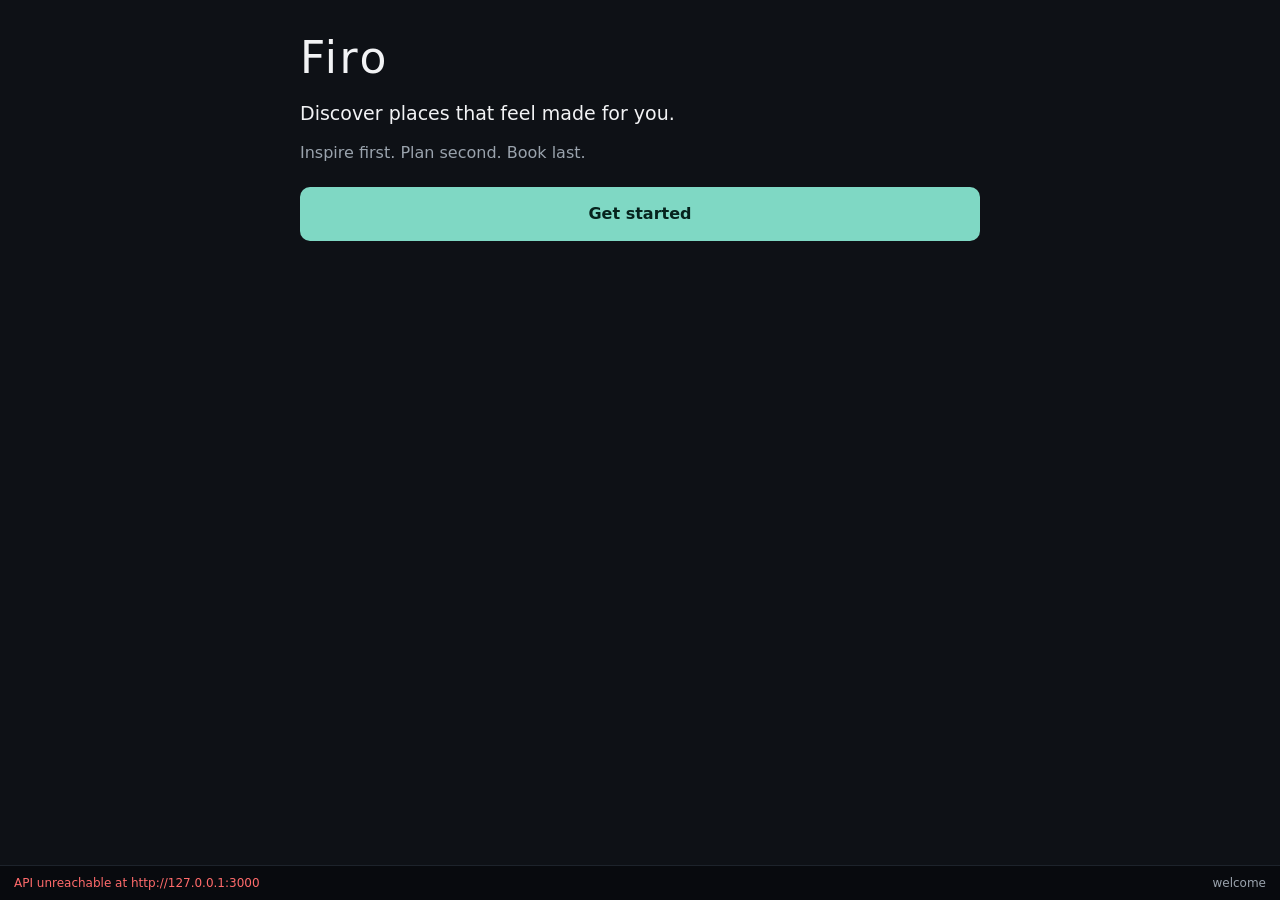
==== web/index.html @ e7e7b4a2 "feat(web): end-to-end client for the onboarding journey A deliberately plain web client that proves " ====
<!doctype html>
<html lang="en">
  <head>
    <meta charset="utf-8" />
    <meta name="viewport" content="width=device-width, initial-scale=1" />
    <title>Firo</title>
    <link
      rel="icon"
      href="data:image/svg+xml,<svg xmlns='http://www.w3.org/2000/svg' viewBox='0 0 16 16'><circle cx='8' cy='8' r='7' fill='%237fd8c4'/></svg>"
    />
    <link rel="stylesheet" href="./styles.css" />
  </head>
  <body>
    <!--
      A deliberately plain end-to-end client.

      The premium visual design is the LAST phase of the project; this exists to
      prove the whole journey works against the real backend:
        sign up -> onboarding taste picker -> seeded Explorer DNA -> personal feed.
      Structure and behaviour are real; the styling is intentionally restrained.
    -->
    <main id="app" class="app">
      <div class="loading">Loading…</div>
    </main>

    <footer class="status-bar">
      <span id="api-status" class="status">connecting…</span>
      <span id="step-label" class="status-right"></span>
    </footer>

    <script src="./api.js"></script>
    <script src="./app.js"></script>
  </body>
</html>
---- web/styles.css ----
/*
 * Restrained on purpose.
 *
 * The premium visual identity is the final phase of the project; this
 * stylesheet only makes the end-to-end flow legible and usable so the
 * behaviour can be judged without the design distracting from it.
 */

:root {
  --bg: #0e1116;
  --surface: #171b22;
  --surface-2: #1f242d;
  --text: #f2f3f5;
  --muted: #9aa3ad;
  --accent: #7fd8c4;
  --danger: #ff6b6b;
  --radius: 14px;
}

* {
  box-sizing: border-box;
}

body {
  margin: 0;
  background: var(--bg);
  color: var(--text);
  font: 16px/1.5 system-ui, -apple-system, 'Segoe UI', sans-serif;
  padding-bottom: 46px;
}

.app {
  max-width: 720px;
  margin: 0 auto;
  padding: 32px 20px;
}

.screen {
  display: flex;
  flex-direction: column;
  gap: 14px;
}

h1,
h2,
h3 {
  margin: 0;
  line-height: 1.2;
}

h2 {
  font-size: 26px;
  font-weight: 600;
}

.wordmark {
  font-size: 44px;
  letter-spacing: 0.06em;
  font-weight: 300;
}

.tagline {
  font-size: 19px;
  margin: 0;
}

.muted {
  color: var(--muted);
  margin: 0;
}

.loading {
  color: var(--muted);
}

/* --- form ---------------------------------------------------------------- */

label {
  font-size: 13px;
  color: var(--muted);
  margin-bottom: -8px;
}

input {
  background: var(--surface);
  border: 1px solid #2a303a;
  color: var(--text);
  padding: 12px 14px;
  border-radius: 10px;
  font-size: 15px;
}

input:focus {
  outline: 2px solid var(--accent);
  outline-offset: 1px;
}

button {
  font: inherit;
  cursor: pointer;
  border-radius: 10px;
  border: 1px solid transparent;
  transition: transform 0.08s ease;
}

button:active {
  transform: scale(0.99);
}

button:disabled {
  opacity: 0.45;
  cursor: not-allowed;
}

.primary {
  background: var(--accent);
  color: #06231d;
  font-weight: 600;
  padding: 14px 18px;
  margin-top: 8px;
}

.secondary {
  background: var(--surface-2);
  color: var(--text);
  border-color: #2a303a;
  padding: 10px 14px;
}

.error {
  background: rgba(255, 107, 107, 0.12);
  border: 1px solid var(--danger);
  color: #ffc9c9;
  padding: 10px 12px;
  border-radius: 10px;
  font-size: 14px;
}

/* --- onboarding ---------------------------------------------------------- */

.progress {
  color: var(--muted);
  font-size: 13px;
  letter-spacing: 0.08em;
  text-transform: uppercase;
}

.options {
  display: grid;
  grid-template-columns: repeat(auto-fit, minmax(150px, 1fr));
  gap: 12px;
}

.option {
  display: flex;
  flex-direction: column;
  gap: 10px;
  align-items: flex-start;
  background: var(--surface);
  border: 2px solid #262c36;
  color: var(--text);
  padding: 12px;
  text-align: left;
}

.option.selected {
  border-color: var(--accent);
  background: var(--surface-2);
}

.option .swatch {
  width: 100%;
  height: 74px;
  border-radius: 8px;
}

.option-label {
  font-size: 15px;
  font-weight: 500;
}

/* --- profile ------------------------------------------------------------- */

.completeness {
  font-size: 15px;
  color: var(--accent);
  font-weight: 600;
}

.tastes {
  display: flex;
  flex-direction: column;
  gap: 8px;
}

.taste {
  display: grid;
  grid-template-columns: 110px 1fr 44px;
  align-items: center;
  gap: 10px;
  font-size: 14px;
}

.taste-name {
  color: var(--muted);
}

.bar {
  background: var(--surface-2);
  height: 8px;
  border-radius: 4px;
  overflow: hidden;
}

.bar-fill {
  display: block;
  height: 100%;
  background: var(--accent);
}

.taste-score {
  color: var(--muted);
  text-align: right;
  font-variant-numeric: tabular-nums;
}

/* --- feed ---------------------------------------------------------------- */

.feed {
  display: flex;
  flex-direction: column;
  gap: 14px;
}

.card {
  background: var(--surface);
  border-radius: var(--radius);
  overflow: hidden;
  border: 1px solid #232932;
}

.card-media {
  height: 150px;
  position: relative;
}

.badge {
  position: absolute;
  top: 10px;
  left: 10px;
  background: rgba(0, 0, 0, 0.55);
  color: #fff;
  font-size: 12px;
  padding: 4px 9px;
  border-radius: 999px;
}

.card-body {
  padding: 14px;
  display: flex;
  flex-direction: column;
  gap: 8px;
  align-items: flex-start;
}

.reason {
  color: var(--accent);
  font-size: 14px;
  margin: 0;
}

.tags {
  color: var(--muted);
  font-size: 12px;
  letter-spacing: 0.04em;
}

/* --- status bar ---------------------------------------------------------- */

.status-bar {
  position: fixed;
  bottom: 0;
  left: 0;
  right: 0;
  display: flex;
  justify-content: space-between;
  background: #080a0e;
  border-top: 1px solid #1d232b;
  padding: 8px 14px;
  font-size: 12px;
  color: var(--muted);
}

.status.ok {
  color: var(--accent);
}

.status.bad {
  color: var(--danger);
}
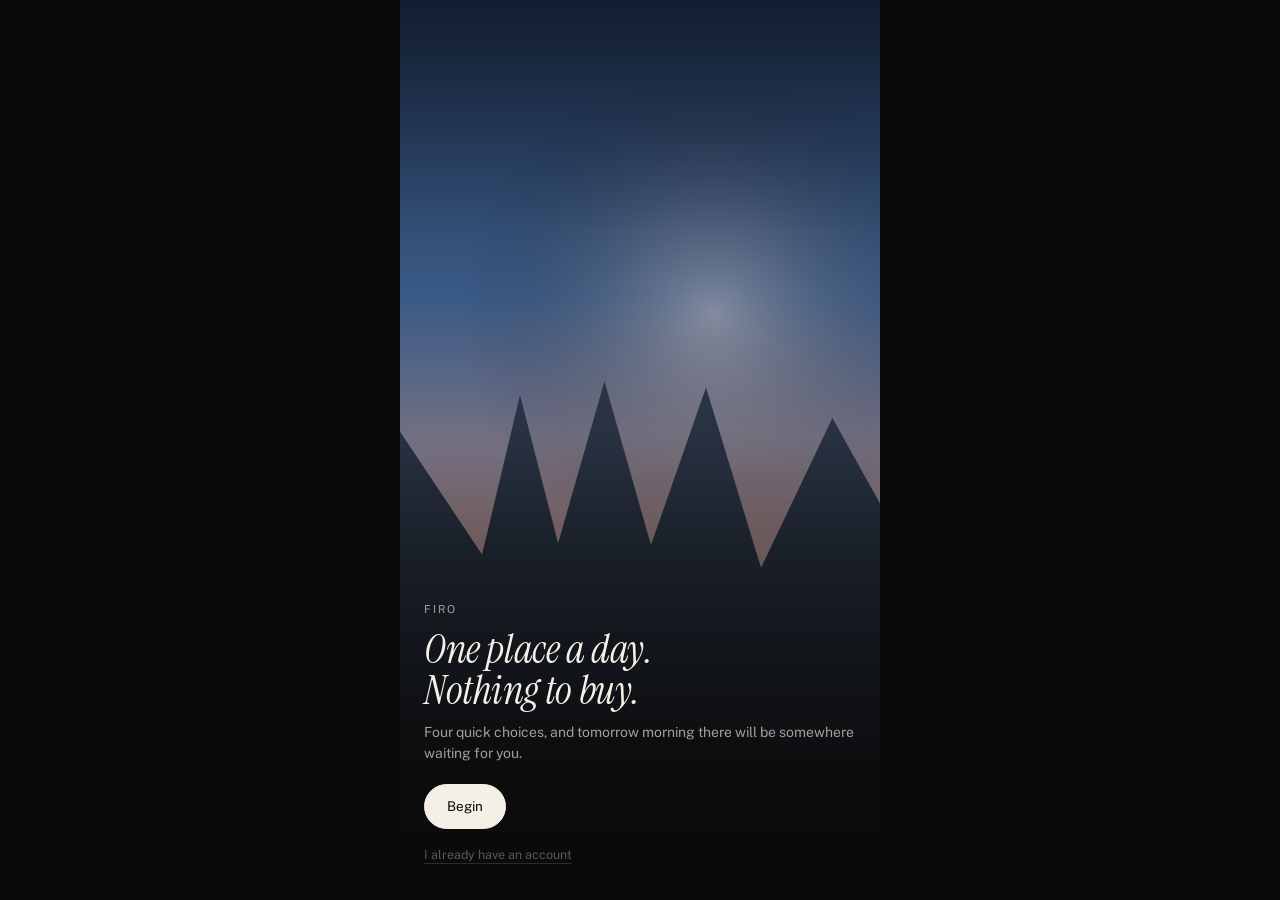
==== commit f19be0a6: "Rebuild the web client as One Place a Day Replaces the feed-style prototype with the calm daily ritu" ====
--- a/web/index.html
+++ b/web/index.html
@@ -2,33 +2,26 @@
 <html lang="en">
   <head>
     <meta charset="utf-8" />
-    <meta name="viewport" content="width=device-width, initial-scale=1" />
+    <meta name="viewport" content="width=device-width, initial-scale=1, viewport-fit=cover" />
+    <meta name="theme-color" content="#0b0a09" />
+    <link rel="icon" href="data:image/svg+xml,%3Csvg xmlns=%22http://www.w3.org/2000/svg%22 viewBox=%220 0 32 32%22%3E%3Ccircle cx=%2216%22 cy=%2216%22 r=%2215%22 fill=%22%230b0a09%22/%3E%3Ccircle cx=%2216%22 cy=%2216%22 r=%225%22 fill=%22%23f4efe7%22/%3E%3C/svg%3E" />
+    <meta name="description" content="One place a day. Nothing to buy." />
     <title>Firo</title>
+    <link rel="preconnect" href="https://fonts.googleapis.com" />
+    <link rel="preconnect" href="https://fonts.gstatic.com" crossorigin />
     <link
-      rel="icon"
-      href="data:image/svg+xml,<svg xmlns='http://www.w3.org/2000/svg' viewBox='0 0 16 16'><circle cx='8' cy='8' r='7' fill='%237fd8c4'/></svg>"
+      rel="stylesheet"
+      href="https://fonts.googleapis.com/css2?family=Instrument+Serif:ital@0;1&family=Public+Sans:wght@300;400;500&display=swap"
     />
-    <link rel="stylesheet" href="./styles.css" />
+    <link rel="stylesheet" href="styles.css" />
   </head>
-  <body>
-    <!--
-      A deliberately plain end-to-end client.
+  <body data-tod="morning">
+    <!-- One screen at a time, rendered by app.js. -->
+    <main id="app" class="app" aria-live="polite"></main>
 
-      The premium visual design is the LAST phase of the project; this exists to
-      prove the whole journey works against the real backend:
-        sign up -> onboarding taste picker -> seeded Explorer DNA -> personal feed.
-      Structure and behaviour are real; the styling is intentionally restrained.
-    -->
-    <main id="app" class="app">
-      <div class="loading">Loading…</div>
-    </main>
-
-    <footer class="status-bar">
-      <span id="api-status" class="status">connecting…</span>
-      <span id="step-label" class="status-right"></span>
-    </footer>
-
-    <script src="./api.js"></script>
-    <script src="./app.js"></script>
+    <script src="world-land.js"></script>
+    <script src="landscape.js"></script>
+    <script src="api.js"></script>
+    <script src="app.js"></script>
   </body>
 </html>
--- a/web/styles.css
+++ b/web/styles.css
@@ -1,300 +1,851 @@
 /*
- * Restrained on purpose.
+ * Firo — one place a day.
  *
- * The premium visual identity is the final phase of the project; this
- * stylesheet only makes the end-to-end flow legible and usable so the
- * behaviour can be judged without the design distracting from it.
+ * A quiet, warm-dark room. The photograph is the colour; the interface is
+ * paper-white type on near-black, and nothing competes with the place.
+ *
+ * The app softens with the hour: body[data-tod] is set from the user's local
+ * time, and evening/night retune every token cooler and dimmer.
  */
 
 :root {
-  --bg: #0e1116;
-  --surface: #171b22;
-  --surface-2: #1f242d;
-  --text: #f2f3f5;
-  --muted: #9aa3ad;
-  --accent: #7fd8c4;
-  --danger: #ff6b6b;
-  --radius: 14px;
+  color-scheme: dark;
+  --ground: #0b0a09;
+  --paper: #f4efe7;
+  --dim: rgba(244, 239, 231, 0.64);
+  --faint: rgba(244, 239, 231, 0.34);
+  --hair: rgba(244, 239, 231, 0.14);
+  --veil-end: rgba(11, 10, 9, 0.94);
+  --scene-filter: none;
+  --serif: 'Instrument Serif', 'Iowan Old Style', 'Palatino Linotype', Georgia, serif;
+  --sans: 'Public Sans', system-ui, -apple-system, 'Segoe UI', sans-serif;
+  --slow: 0.9s;
+}
+
+body[data-tod='evening'],
+body[data-tod='night'] {
+  --ground: #06070b;
+  --paper: #e9e6ef;
+  --dim: rgba(233, 230, 239, 0.6);
+  --faint: rgba(233, 230, 239, 0.3);
+  --hair: rgba(233, 230, 239, 0.12);
+  --veil-end: rgba(6, 7, 11, 0.96);
+  --scene-filter: brightness(0.74) saturate(0.82);
 }
 
 * {
   box-sizing: border-box;
 }
 
+html,
+body {
+  height: 100%;
+}
+
 body {
   margin: 0;
-  background: var(--bg);
-  color: var(--text);
-  font: 16px/1.5 system-ui, -apple-system, 'Segoe UI', sans-serif;
-  padding-bottom: 46px;
-}
-
+  background: var(--ground);
+  color: var(--paper);
+  font: 15px/1.55 var(--sans);
+  -webkit-font-smoothing: antialiased;
+  transition: background var(--slow) ease;
+}
+
+button {
+  font: inherit;
+  color: inherit;
+  background: none;
+  border: 0;
+  padding: 0;
+  cursor: pointer;
+}
+
+button:focus-visible,
+a:focus-visible,
+input:focus-visible {
+  outline: 1.5px solid var(--paper);
+  outline-offset: 3px;
+}
+
+h1,
+h2,
+p {
+  margin: 0;
+}
+
+/* A phone-width column: the app is a phone app, even in a desktop browser. */
 .app {
-  max-width: 720px;
+  position: relative;
+  height: 100%;
+  max-width: 480px;
   margin: 0 auto;
-  padding: 32px 20px;
+  overflow: hidden;
 }
 
 .screen {
+  position: absolute;
+  inset: 0;
   display: flex;
   flex-direction: column;
+  animation: screen-in 0.6s ease both;
+}
+
+@keyframes screen-in {
+  from {
+    opacity: 0;
+  }
+}
+
+/* ---- type ------------------------------------------------------------------ */
+
+.display {
+  font: italic 400 34px/1.04 var(--serif);
+  letter-spacing: -0.01em;
+  text-wrap: balance;
+}
+
+.display.lg {
+  font-size: 40px;
+}
+
+.display.sm {
+  font-size: 26px;
+}
+
+.kicker {
+  font-size: 11px;
+  letter-spacing: 0.18em;
+  text-transform: uppercase;
+  color: var(--dim);
+}
+
+.quiet {
+  color: var(--dim);
+  font-size: 14px;
+  line-height: 1.5;
+}
+
+.whisper {
+  font: italic 400 14px/1.35 var(--serif);
+  color: var(--faint);
+}
+
+/* ---- scene: photograph or drawn landscape ---------------------------------- */
+
+.scene {
+  position: absolute;
+  inset: 0;
+  overflow: hidden;
+  filter: var(--scene-filter);
+  transition: filter var(--slow) ease;
+}
+
+.scene > svg,
+.scene > img {
+  position: absolute;
+  inset: 0;
+  width: 100%;
+  height: 100%;
+  object-fit: cover;
+  display: block;
+}
+
+.scene > img {
+  animation: image-in 1.2s ease both;
+}
+
+@keyframes image-in {
+  from {
+    opacity: 0;
+  }
+}
+
+.scene.reveal {
+  animation: reveal 2.2s cubic-bezier(0.2, 0.7, 0.2, 1) both;
+}
+
+@keyframes reveal {
+  from {
+    opacity: 0;
+    transform: scale(1.05);
+  }
+}
+
+.veil {
+  position: absolute;
+  inset: 0;
+  background: linear-gradient(
+    180deg,
+    rgba(0, 0, 0, 0.3) 0%,
+    transparent 26%,
+    transparent 48%,
+    var(--veil-end) 100%
+  );
+  pointer-events: none;
+}
+
+/* ---- bars ------------------------------------------------------------------ */
+
+.topbar {
+  position: relative;
+  z-index: 2;
+  display: flex;
+  justify-content: space-between;
+  align-items: center;
+  padding: calc(env(safe-area-inset-top, 0px) + 18px) 22px 0;
+  font-size: 11px;
+  letter-spacing: 0.14em;
+  text-transform: uppercase;
+  color: var(--faint);
+}
+
+.nav {
+  position: relative;
+  z-index: 2;
+  display: flex;
+  justify-content: center;
+  gap: 28px;
+  padding: 14px 22px calc(env(safe-area-inset-bottom, 0px) + 18px);
+}
+
+.nav button {
+  font: italic 400 16px/1 var(--serif);
+  color: var(--faint);
+  padding: 6px 2px;
+  transition: color 0.3s ease;
+}
+
+.nav button[aria-current='page'] {
+  color: var(--paper);
+}
+
+.back {
+  font: italic 400 16px/1 var(--serif);
+  color: var(--dim);
+  padding: 6px 0;
+}
+
+/* ---- open / arrive --------------------------------------------------------- */
+
+.bottom-copy {
+  position: relative;
+  z-index: 2;
+  margin-top: auto;
+  padding: 0 24px calc(env(safe-area-inset-bottom, 0px) + 30px);
+  display: grid;
+  gap: 10px;
+}
+
+.linkish {
+  font-size: 12.5px;
+  color: var(--faint);
+  text-decoration: underline;
+  text-decoration-color: var(--hair);
+  text-underline-offset: 4px;
+  justify-self: start;
+  padding: 6px 0;
+}
+
+.centered {
+  margin: auto 0;
+  padding: 24px 32px;
+  display: grid;
+  justify-items: center;
+  text-align: center;
+  gap: 16px;
+}
+
+.breathe {
+  width: 10px;
+  height: 10px;
+  border-radius: 50%;
+  background: var(--paper);
+  margin-top: 28px;
+  opacity: 0.7;
+}
+
+.tap-area {
+  position: absolute;
+  inset: 0;
+  z-index: 3;
+  width: 100%;
+  height: 100%;
+}
+
+/* ---- onboarding ------------------------------------------------------------ */
+
+.ob {
+  padding: calc(env(safe-area-inset-top, 0px) + 26px) 18px calc(env(safe-area-inset-bottom, 0px) + 20px);
   gap: 14px;
 }
 
-h1,
-h2,
-h3 {
-  margin: 0;
-  line-height: 1.2;
-}
-
-h2 {
-  font-size: 26px;
-  font-weight: 600;
-}
-
-.wordmark {
-  font-size: 44px;
-  letter-spacing: 0.06em;
-  font-weight: 300;
-}
-
-.tagline {
-  font-size: 19px;
-  margin: 0;
-}
-
-.muted {
-  color: var(--muted);
-  margin: 0;
-}
-
-.loading {
-  color: var(--muted);
-}
-
-/* --- form ---------------------------------------------------------------- */
-
-label {
-  font-size: 13px;
-  color: var(--muted);
-  margin-bottom: -8px;
-}
-
-input {
-  background: var(--surface);
-  border: 1px solid #2a303a;
-  color: var(--text);
-  padding: 12px 14px;
-  border-radius: 10px;
-  font-size: 15px;
-}
-
-input:focus {
-  outline: 2px solid var(--accent);
-  outline-offset: 1px;
-}
-
-button {
-  font: inherit;
-  cursor: pointer;
-  border-radius: 10px;
-  border: 1px solid transparent;
-  transition: transform 0.08s ease;
-}
-
-button:active {
-  transform: scale(0.99);
-}
-
-button:disabled {
-  opacity: 0.45;
-  cursor: not-allowed;
+.ob-head {
+  display: grid;
+  gap: 6px;
+  padding-inline: 4px;
+}
+
+.ob-head .display {
+  font-size: 28px;
+}
+
+.choices {
+  flex: 1;
+  min-height: 0;
+  display: grid;
+  gap: 10px;
+}
+
+.choices.n2 {
+  grid-template-rows: 1fr 1fr;
+}
+
+.choices.n4 {
+  grid-template-columns: 1fr 1fr;
+  grid-template-rows: 1fr 1fr;
+}
+
+.choices.n6 {
+  grid-template-columns: 1fr 1fr;
+  grid-template-rows: repeat(3, 1fr);
+}
+
+.choice {
+  position: relative;
+  overflow: hidden;
+  border-radius: 20px;
+  min-height: 0;
+  text-align: left;
+  transition: transform 0.4s ease, opacity 0.4s ease;
+}
+
+.choice .scene {
+  filter: none;
+}
+
+.choice .cap {
+  position: absolute;
+  left: 14px;
+  right: 14px;
+  bottom: 12px;
+  font: italic 400 19px/1.1 var(--serif);
+  color: #f4efe7;
+  text-shadow: 0 1px 12px rgba(0, 0, 0, 0.55);
+}
+
+.choices.n6 .choice .cap,
+.choices.n4 .choice .cap {
+  font-size: 16px;
+}
+
+.choice .shade {
+  position: absolute;
+  inset: 0;
+  background: linear-gradient(180deg, transparent 45%, rgba(0, 0, 0, 0.55));
+}
+
+.choice[aria-pressed='true'] {
+  outline: 1.5px solid var(--paper);
+  outline-offset: 3px;
+}
+
+.choice[aria-pressed='true']::after {
+  content: '';
+  position: absolute;
+  top: 12px;
+  right: 12px;
+  width: 18px;
+  height: 18px;
+  border-radius: 50%;
+  background: #f4efe7;
+  box-shadow: 0 0 0 4px rgba(0, 0, 0, 0.25);
+}
+
+.choices.has-pick .choice[aria-pressed='false'] {
+  opacity: 0.55;
+}
+
+.ob-foot {
+  display: flex;
+  justify-content: space-between;
+  align-items: center;
+  gap: 12px;
+  padding-inline: 4px;
+  min-height: 44px;
+  font-size: 12px;
+  color: var(--faint);
 }
 
 .primary {
-  background: var(--accent);
-  color: #06231d;
-  font-weight: 600;
-  padding: 14px 18px;
-  margin-top: 8px;
-}
-
-.secondary {
-  background: var(--surface-2);
-  color: var(--text);
-  border-color: #2a303a;
-  padding: 10px 14px;
-}
-
-.error {
-  background: rgba(255, 107, 107, 0.12);
-  border: 1px solid var(--danger);
-  color: #ffc9c9;
-  padding: 10px 12px;
-  border-radius: 10px;
-  font-size: 14px;
-}
-
-/* --- onboarding ---------------------------------------------------------- */
-
-.progress {
-  color: var(--muted);
-  font-size: 13px;
-  letter-spacing: 0.08em;
-  text-transform: uppercase;
-}
-
+  border: 1px solid var(--paper);
+  border-radius: 999px;
+  padding: 11px 22px;
+  font-size: 13.5px;
+  color: var(--paper);
+  transition: background 0.3s ease, color 0.3s ease;
+}
+
+.primary.solid {
+  background: var(--paper);
+  color: var(--ground);
+}
+
+.primary:disabled {
+  opacity: 0.3;
+  cursor: default;
+}
+
+/* forming */
+.words {
+  display: grid;
+  gap: 4px;
+  justify-items: center;
+}
+
+.words span {
+  font: italic 400 38px/1.08 var(--serif);
+}
+
+.words span:nth-child(2) {
+  opacity: 0.82;
+}
+
+.words span:nth-child(3) {
+  opacity: 0.64;
+}
+
+.words span:nth-child(4) {
+  opacity: 0.46;
+  font-size: 28px;
+}
+
+/* when */
 .options {
   display: grid;
-  grid-template-columns: repeat(auto-fit, minmax(150px, 1fr));
-  gap: 12px;
+  gap: 10px;
+  width: 100%;
 }
 
 .option {
   display: flex;
-  flex-direction: column;
+  justify-content: space-between;
+  align-items: center;
+  border: 1px solid var(--hair);
+  border-radius: 16px;
+  padding: 16px 18px;
+  font-size: 14.5px;
+  text-align: left;
+  transition: border-color 0.3s ease;
+}
+
+.option span:last-child {
+  font-size: 12px;
+  color: var(--faint);
+}
+
+.option:hover,
+.option[aria-pressed='true'] {
+  border-color: var(--paper);
+}
+
+/* forms (keep / sign in) */
+.form {
+  display: grid;
+  gap: 12px;
+  width: 100%;
+}
+
+.field {
+  display: grid;
+  gap: 6px;
+}
+
+.field label {
+  font-size: 11px;
+  letter-spacing: 0.14em;
+  text-transform: uppercase;
+  color: var(--faint);
+}
+
+.field input {
+  width: 100%;
+  background: transparent;
+  border: 0;
+  border-bottom: 1px solid var(--hair);
+  color: var(--paper);
+  font: 400 17px/1.4 var(--sans);
+  padding: 8px 0 10px;
+  border-radius: 0;
+}
+
+.field input:focus {
+  outline: none;
+  border-bottom-color: var(--paper);
+}
+
+.error {
+  font-size: 13px;
+  color: #f0b4a8;
+  min-height: 1.2em;
+}
+
+/* ---- today ------------------------------------------------------------------ */
+
+.today-copy {
+  position: relative;
+  z-index: 2;
+  margin-top: auto;
+  padding: 0 24px 6px;
+  display: grid;
+  gap: 9px;
+  text-align: left;
+}
+
+.today-copy .quiet {
+  max-width: 28ch;
+}
+
+.keep {
+  position: absolute;
+  z-index: 3;
+  right: 20px;
+  top: 44%;
+  width: 46px;
+  height: 46px;
+  border-radius: 50%;
+  border: 1px solid var(--dim);
+  display: grid;
+  place-items: center;
+  transition: border-color 0.4s ease;
+}
+
+.keep::before {
+  content: '';
+  width: 12px;
+  height: 12px;
+  border-radius: 50%;
+  border: 1px solid var(--dim);
+  transition: background 0.4s ease, border-color 0.4s ease, transform 0.4s ease;
+}
+
+.keep[aria-pressed='true'] {
+  border-color: var(--paper);
+}
+
+.keep[aria-pressed='true']::before {
+  background: var(--paper);
+  border-color: var(--paper);
+  transform: scale(1.15);
+}
+
+.keep-label {
+  position: absolute;
+  z-index: 3;
+  right: 20px;
+  top: calc(44% + 54px);
+  width: 46px;
+  text-align: center;
+  font-size: 10.5px;
+  color: var(--faint);
+  letter-spacing: 0.06em;
+}
+
+.more {
+  justify-self: start;
+  font: italic 400 14px/1 var(--serif);
+  color: var(--faint);
+  padding: 4px 0;
+}
+
+/* ---- linger ---------------------------------------------------------------- */
+
+.linger-pic {
+  position: relative;
+  flex: 0 0 42%;
+}
+
+.linger-pic::after {
+  content: '';
+  position: absolute;
+  inset: auto 0 0 0;
+  height: 45%;
+  background: linear-gradient(180deg, transparent, var(--ground));
+}
+
+.linger-pic .topbar {
+  position: absolute;
+  inset: 0 0 auto 0;
+}
+
+.linger-body {
+  flex: 1;
+  overflow-y: auto;
+  padding: 0 24px calc(env(safe-area-inset-bottom, 0px) + 28px);
+  display: grid;
+  align-content: start;
+  gap: 16px;
+}
+
+.story {
+  font-size: 15px;
+  line-height: 1.65;
+  color: var(--dim);
+  max-width: 34em;
+}
+
+.facts {
+  display: grid;
   gap: 10px;
-  align-items: flex-start;
-  background: var(--surface);
-  border: 2px solid #262c36;
-  color: var(--text);
-  padding: 12px;
-  text-align: left;
-}
-
-.option.selected {
-  border-color: var(--accent);
-  background: var(--surface-2);
-}
-
-.option .swatch {
-  width: 100%;
-  height: 74px;
-  border-radius: 8px;
-}
-
-.option-label {
-  font-size: 15px;
-  font-weight: 500;
-}
-
-/* --- profile ------------------------------------------------------------- */
-
-.completeness {
-  font-size: 15px;
-  color: var(--accent);
-  font-weight: 600;
-}
-
-.tastes {
-  display: flex;
-  flex-direction: column;
-  gap: 8px;
-}
-
-.taste {
-  display: grid;
-  grid-template-columns: 110px 1fr 44px;
-  align-items: center;
-  gap: 10px;
-  font-size: 14px;
-}
-
-.taste-name {
-  color: var(--muted);
-}
-
-.bar {
-  background: var(--surface-2);
-  height: 8px;
-  border-radius: 4px;
-  overflow: hidden;
-}
-
-.bar-fill {
-  display: block;
-  height: 100%;
-  background: var(--accent);
-}
-
-.taste-score {
-  color: var(--muted);
-  text-align: right;
-  font-variant-numeric: tabular-nums;
-}
-
-/* --- feed ---------------------------------------------------------------- */
-
-.feed {
-  display: flex;
-  flex-direction: column;
-  gap: 14px;
-}
-
-.card {
-  background: var(--surface);
-  border-radius: var(--radius);
-  overflow: hidden;
-  border: 1px solid #232932;
-}
-
-.card-media {
-  height: 150px;
-  position: relative;
-}
-
-.badge {
-  position: absolute;
-  top: 10px;
-  left: 10px;
-  background: rgba(0, 0, 0, 0.55);
-  color: #fff;
-  font-size: 12px;
-  padding: 4px 9px;
-  border-radius: 999px;
-}
-
-.card-body {
-  padding: 14px;
-  display: flex;
-  flex-direction: column;
-  gap: 8px;
-  align-items: flex-start;
-}
-
-.reason {
-  color: var(--accent);
-  font-size: 14px;
-  margin: 0;
-}
-
-.tags {
-  color: var(--muted);
-  font-size: 12px;
-  letter-spacing: 0.04em;
-}
-
-/* --- status bar ---------------------------------------------------------- */
-
-.status-bar {
-  position: fixed;
-  bottom: 0;
-  left: 0;
-  right: 0;
+  border-top: 1px solid var(--hair);
+  padding-top: 14px;
+}
+
+.fact {
   display: flex;
   justify-content: space-between;
-  background: #080a0e;
-  border-top: 1px solid #1d232b;
-  padding: 8px 14px;
-  font-size: 12px;
-  color: var(--muted);
-}
-
-.status.ok {
-  color: var(--accent);
-}
-
-.status.bad {
-  color: var(--danger);
-}
+  gap: 16px;
+  font-size: 13px;
+}
+
+.fact span:first-child {
+  color: var(--faint);
+  flex: 0 0 auto;
+}
+
+.fact span:last-child {
+  text-align: right;
+}
+
+/* ---- days ------------------------------------------------------------------ */
+
+.page {
+  padding: calc(env(safe-area-inset-top, 0px) + 26px) 22px 0;
+  gap: 18px;
+  overflow-y: auto;
+}
+
+.page-head {
+  display: grid;
+  gap: 6px;
+}
+
+.month-nav {
+  display: flex;
+  justify-content: space-between;
+  align-items: center;
+  font: italic 400 15px/1 var(--serif);
+  color: var(--faint);
+}
+
+.month-nav button {
+  color: var(--faint);
+  padding: 6px 0;
+}
+
+.month-nav button:disabled {
+  opacity: 0;
+}
+
+.quilt {
+  display: grid;
+  grid-template-columns: repeat(7, 1fr);
+  gap: 6px;
+}
+
+.quilt .cell {
+  aspect-ratio: 1;
+  border-radius: 6px;
+  overflow: hidden;
+  position: relative;
+  background: rgba(244, 239, 231, 0.05);
+}
+
+.quilt .cell.pad {
+  background: transparent;
+}
+
+.quilt .cell.future {
+  background: transparent;
+  border: 1px dashed var(--hair);
+}
+
+.quilt .cell.missed {
+  background: transparent;
+  border: 1px dashed var(--hair);
+}
+
+.quilt .cell .scene {
+  filter: none;
+}
+
+.quilt .cell.today-cell {
+  outline: 1px solid var(--paper);
+  outline-offset: 2px;
+}
+
+.quilt .cell.kept::after {
+  content: '';
+  position: absolute;
+  right: 4px;
+  bottom: 4px;
+  width: 5px;
+  height: 5px;
+  border-radius: 50%;
+  background: #f4efe7;
+  box-shadow: 0 0 0 2px rgba(0, 0, 0, 0.3);
+}
+
+.weekdays {
+  display: grid;
+  grid-template-columns: repeat(7, 1fr);
+  gap: 6px;
+  font-size: 10.5px;
+  color: var(--faint);
+  text-align: center;
+  letter-spacing: 0.06em;
+}
+
+.insight {
+  font: italic 400 19px/1.35 var(--serif);
+  color: var(--dim);
+  border-top: 1px solid var(--hair);
+  padding-top: 16px;
+}
+
+.legend {
+  font-size: 11.5px;
+  color: var(--faint);
+}
+
+/* ---- world ----------------------------------------------------------------- */
+
+.map {
+  position: relative;
+  margin-inline: -22px;
+}
+
+.map svg {
+  width: 100%;
+  height: auto;
+  display: block;
+}
+
+.map .land {
+  fill: rgba(244, 239, 231, 0.07);
+}
+
+.map .pin {
+  fill: var(--paper);
+}
+
+.map .pin-halo {
+  fill: var(--paper);
+  opacity: 0.12;
+}
+
+.world-copy {
+  display: grid;
+  gap: 8px;
+}
+
+.question {
+  display: grid;
+  gap: 14px;
+  border-top: 1px solid var(--hair);
+  padding-top: 18px;
+}
+
+.question .row {
+  display: flex;
+  gap: 10px;
+  flex-wrap: wrap;
+}
+
+.settings {
+  display: grid;
+  gap: 10px;
+  border-top: 1px solid var(--hair);
+  padding-top: 16px;
+  margin-bottom: 8px;
+  font-size: 12.5px;
+  color: var(--faint);
+}
+
+.settings button {
+  color: var(--dim);
+  text-decoration: underline;
+  text-decoration-color: var(--hair);
+  text-underline-offset: 4px;
+}
+
+.spacer {
+  flex: 1;
+}
+
+/* ---- motion ---------------------------------------------------------------- */
+
+@media (prefers-reduced-motion: no-preference) {
+  .breathe {
+    animation: breathe 5s ease-in-out infinite;
+  }
+
+  @keyframes breathe {
+    0%,
+    100% {
+      transform: scale(1);
+      opacity: 0.45;
+    }
+    50% {
+      transform: scale(2.4);
+      opacity: 0.9;
+    }
+  }
+
+  .words span {
+    animation: word-in 1.4s ease-out both;
+  }
+
+  .words span:nth-child(2) {
+    animation-delay: 0.6s;
+  }
+
+  .words span:nth-child(3) {
+    animation-delay: 1.2s;
+  }
+
+  .words span:nth-child(4) {
+    animation-delay: 1.8s;
+  }
+
+  .words + .quiet {
+    animation: word-in 1.4s ease-out 2.6s both;
+  }
+
+  @keyframes word-in {
+    from {
+      opacity: 0;
+      transform: translateY(8px);
+    }
+  }
+
+  .today-copy {
+    animation: copy-in 1.6s ease 0.9s both;
+  }
+
+  @keyframes copy-in {
+    from {
+      opacity: 0;
+      transform: translateY(10px);
+    }
+  }
+}
+
+@media (prefers-reduced-motion: reduce) {
+  *,
+  *::before,
+  *::after {
+    animation-duration: 0.01ms !important;
+    animation-delay: 0ms !important;
+    transition-duration: 0.01ms !important;
+  }
+}
